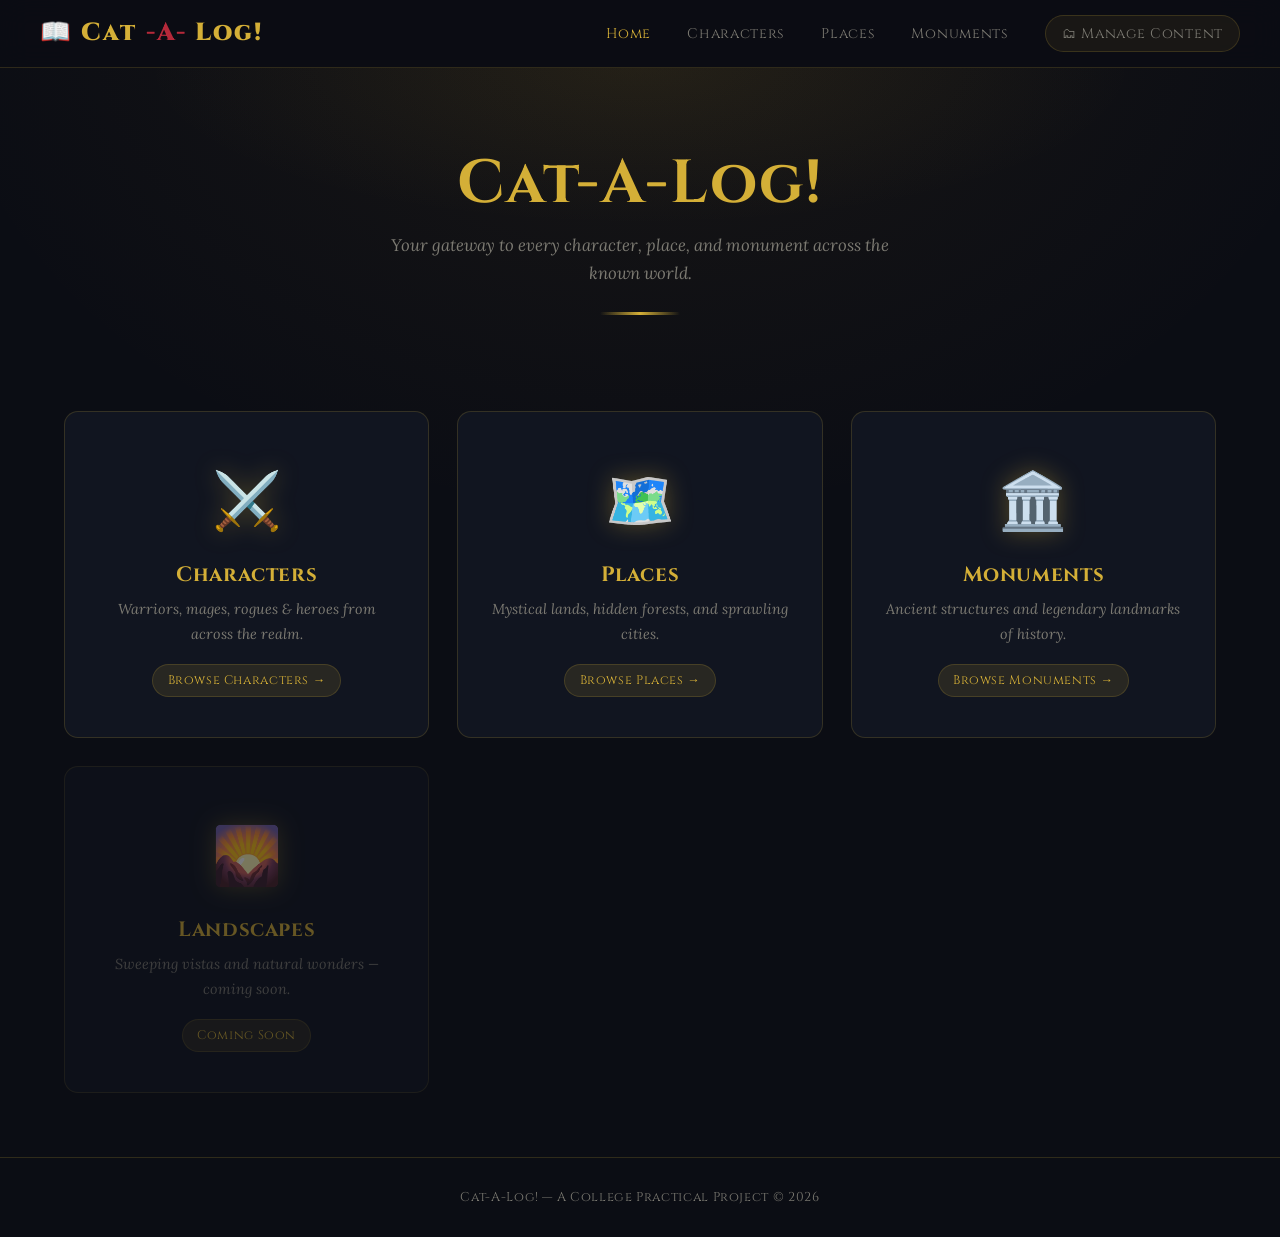
==== index.html @ e8d92c22 "Add full Cat-A-Log project with Manage Content panel and auth" ====
<!DOCTYPE html>
<html lang="en">
<head>
  <meta charset="UTF-8" />
  <meta name="viewport" content="width=device-width, initial-scale=1.0" />
  <title>Cat-A-Log! — The Ultimate Catalogue</title>

  <!-- Favicon emoji -->
  <link rel="icon" href="data:image/svg+xml,<svg xmlns='http://www.w3.org/2000/svg' viewBox='0 0 100 100'><text y='.9em' font-size='90'>📖</text></svg>" />

  <!-- Google Fonts (preconnect for performance) -->
  <link rel="preconnect" href="https://fonts.googleapis.com" />
  <link rel="preconnect" href="https://fonts.gstatic.com" crossorigin />

  <!-- Main Stylesheet -->
  <link rel="stylesheet" href="css/style.css" />

  <!-- jQuery CDN -->
  <script src="https://code.jquery.com/jquery-3.7.1.min.js"
          integrity="sha256-/JqT3SQfawRcv/BIHPThkBvs0OEvtFFmqPF/lYI/Cxo="
          crossorigin="anonymous"></script>
</head>
<body>

  <!--
    ============================================================
    Cat-A-Log! — Single Page Application Shell
    All views are rendered into #app by main.js (jQuery + AJAX)
    ============================================================
  -->
  <div id="app">
    <!-- Initial loading state -->
    <div style="display:flex;align-items:center;justify-content:center;height:100vh;">
      <div class="spinner"></div>
    </div>
  </div>

  <!-- Main application script -->
  <script src="js/main.js"></script>

</body>
</html>
---- css/style.css ----
/* ============================================================
   Cat-A-Log! — Main Stylesheet
   Aesthetic: Dark fantasy editorial — deep navy/gold/crimson
   Fonts: Cinzel (display) + Lora (body)
   ============================================================ */

/* --- Google Fonts --- */
@import url('https://fonts.googleapis.com/css2?family=Cinzel:wght@400;600;700;900&family=Lora:ital,wght@0,400;0,600;1,400&display=swap');

/* ─── CSS Variables ─────────────────────────────────────────── */
:root {
  --bg-deep:      #0b0d14;
  --bg-card:      #111520;
  --bg-card-2:    #161a28;
  --border:       rgba(212,175,55,0.18);
  --border-hover: rgba(212,175,55,0.55);
  --gold:         #d4af37;
  --gold-light:   #f0d060;
  --crimson:      #b5293a;
  --text-primary: #e8e0cc;
  --text-muted:   #7c7a72;
  --text-on-gold: #0b0d14;
  --radius-card:  14px;
  --transition:   0.35s cubic-bezier(.4,0,.2,1);
  --shadow-card:  0 8px 32px rgba(0,0,0,0.55);
  --shadow-hover: 0 16px 48px rgba(0,0,0,0.75), 0 0 0 1px var(--border-hover);
  --glow-gold:    0 0 18px rgba(212,175,55,0.3);
}

/* ─── Reset & Base ──────────────────────────────────────────── */
*, *::before, *::after { box-sizing: border-box; margin: 0; padding: 0; }

html { scroll-behavior: smooth; }

body {
  font-family: 'Lora', Georgia, serif;
  background-color: var(--bg-deep);
  color: var(--text-primary);
  min-height: 100vh;
  line-height: 1.7;
  /* Subtle noise grain overlay */
  background-image:
    radial-gradient(ellipse 80% 60% at 50% 0%, rgba(180,130,30,.08) 0%, transparent 70%);
}

/* ─── Scrollbar ─────────────────────────────────────────────── */
::-webkit-scrollbar { width: 7px; }
::-webkit-scrollbar-track { background: var(--bg-deep); }
::-webkit-scrollbar-thumb { background: var(--gold); border-radius: 4px; }

/* ─── Typography ────────────────────────────────────────────── */
h1, h2, h3, h4 {
  font-family: 'Cinzel', serif;
  letter-spacing: .03em;
  line-height: 1.2;
}

a { color: var(--gold); text-decoration: none; transition: color var(--transition); }
a:hover { color: var(--gold-light); }

/* ─── Site Header ───────────────────────────────────────────── */
.site-header {
  position: sticky;
  top: 0;
  z-index: 100;
  display: flex;
  align-items: center;
  justify-content: space-between;
  padding: 0 2.5rem;
  height: 68px;
  background: rgba(11,13,20,.92);
  backdrop-filter: blur(14px);
  border-bottom: 1px solid var(--border);
}

.site-logo {
  font-family: 'Cinzel', serif;
  font-weight: 900;
  font-size: 1.55rem;
  color: var(--gold);
  letter-spacing: .08em;
  display: flex;
  align-items: center;
  gap: .55rem;
}
.site-logo span { color: var(--crimson); }

.site-nav a {
  margin-left: 2rem;
  font-size: .88rem;
  font-family: 'Cinzel', serif;
  letter-spacing: .05em;
  color: var(--text-muted);
  transition: color var(--transition);
}
.site-nav a:hover, .site-nav a.active { color: var(--gold); }

/* ─── Hero / Page Banner ────────────────────────────────────── */
.page-hero {
  text-align: center;
  padding: 5rem 1.5rem 3.5rem;
  position: relative;
}
.page-hero::before {
  content: '';
  position: absolute;
  inset: 0;
  background: radial-gradient(ellipse 60% 80% at 50% 0%, rgba(212,175,55,.07) 0%, transparent 65%);
  pointer-events: none;
}
.page-hero h1 { font-size: clamp(2.2rem, 5vw, 3.8rem); color: var(--gold); margin-bottom: .6rem; }
.page-hero .subtitle {
  font-size: 1.05rem;
  color: var(--text-muted);
  max-width: 520px;
  margin: 0 auto;
  font-style: italic;
}
.hero-divider {
  width: 80px; height: 3px;
  background: linear-gradient(90deg, transparent, var(--gold), transparent);
  margin: 1.5rem auto 0;
  border-radius: 2px;
}

/* ─── Grid Layout ───────────────────────────────────────────── */
.catalogue-grid {
  display: grid;
  grid-template-columns: repeat(auto-fill, minmax(280px, 1fr));
  gap: 1.75rem;
  padding: 2.5rem clamp(1rem, 5vw, 4rem) 4rem;
  max-width: 1280px;
  margin: 0 auto;
}

/* ─── Cards ─────────────────────────────────────────────────── */
.cat-card {
  background: var(--bg-card);
  border: 1px solid var(--border);
  border-radius: var(--radius-card);
  overflow: hidden;
  cursor: pointer;
  box-shadow: var(--shadow-card);
  transition: transform var(--transition), box-shadow var(--transition), border-color var(--transition);
  display: flex;
  flex-direction: column;
  /* initial state for JS fadeIn */
  opacity: 0;
  transform: translateY(24px);
}
.cat-card.visible {
  opacity: 1;
  transform: translateY(0);
  transition: opacity .5s ease, transform .5s ease,
              box-shadow var(--transition), border-color var(--transition);
}
.cat-card:hover {
  transform: translateY(-6px) scale(1.01);
  box-shadow: var(--shadow-hover);
  border-color: var(--border-hover);
}

.card-img-wrap {
  position: relative;
  height: 200px;
  overflow: hidden;
  background: var(--bg-card-2);
}
.card-img-wrap img {
  width: 100%; height: 100%;
  object-fit: cover;
  transition: transform .6s ease;
}
.cat-card:hover .card-img-wrap img { transform: scale(1.07); }

/* fallback icon when no image */
.card-img-placeholder {
  width: 100%; height: 100%;
  display: flex; align-items: center; justify-content: center;
  font-size: 4rem;
  background: linear-gradient(135deg, var(--bg-card-2) 0%, #1e2235 100%);
}

.card-badge {
  position: absolute;
  top: .75rem; right: .75rem;
  background: rgba(11,13,20,.82);
  border: 1px solid var(--border-hover);
  border-radius: 20px;
  padding: .25rem .75rem;
  font-size: .72rem;
  font-family: 'Cinzel', serif;
  letter-spacing: .06em;
  color: var(--gold);
  backdrop-filter: blur(6px);
}

.card-body {
  padding: 1.25rem 1.35rem 1.5rem;
  flex: 1;
  display: flex;
  flex-direction: column;
  gap: .55rem;
}
.card-title {
  font-size: 1.1rem;
  color: var(--text-primary);
  font-family: 'Cinzel', serif;
}
.card-meta {
  font-size: .8rem;
  color: var(--gold);
  letter-spacing: .04em;
  font-family: 'Cinzel', serif;
}
.card-desc {
  font-size: .88rem;
  color: var(--text-muted);
  line-height: 1.6;
  flex: 1;
  display: -webkit-box;
  -webkit-line-clamp: 3;
  -webkit-box-orient: vertical;
  overflow: hidden;
}
.card-link-btn {
  margin-top: .9rem;
  display: inline-block;
  padding: .45rem 1.1rem;
  border: 1px solid var(--gold);
  border-radius: 30px;
  font-size: .8rem;
  font-family: 'Cinzel', serif;
  letter-spacing: .05em;
  color: var(--gold);
  align-self: flex-start;
  transition: background var(--transition), color var(--transition), box-shadow var(--transition);
}
.card-link-btn:hover {
  background: var(--gold);
  color: var(--text-on-gold);
  box-shadow: var(--glow-gold);
}

/* ─── Category Selector Cards (Homepage) ───────────────────── */
.category-card {
  background: var(--bg-card);
  border: 1px solid var(--border);
  border-radius: var(--radius-card);
  padding: 2.5rem 2rem;
  text-align: center;
  cursor: pointer;
  transition: transform var(--transition), box-shadow var(--transition), border-color var(--transition);
  opacity: 0;
  transform: translateY(30px);
}
.category-card.visible {
  opacity: 1;
  transform: translateY(0);
}
.category-card:hover {
  transform: translateY(-8px);
  box-shadow: var(--shadow-hover);
  border-color: var(--border-hover);
}
.category-icon {
  font-size: 3.5rem;
  margin-bottom: 1rem;
  display: block;
  filter: drop-shadow(0 0 12px rgba(212,175,55,.35));
}
.category-card h3 {
  font-size: 1.3rem;
  color: var(--gold);
  margin-bottom: .6rem;
}
.category-card p {
  font-size: .9rem;
  color: var(--text-muted);
  font-style: italic;
}
.category-card .cat-count {
  display: inline-block;
  margin-top: 1.1rem;
  padding: .3rem .9rem;
  border-radius: 20px;
  background: rgba(212,175,55,.12);
  border: 1px solid var(--border);
  font-size: .78rem;
  font-family: 'Cinzel', serif;
  color: var(--gold);
  letter-spacing: .05em;
}

/* ─── Toolbar (Search + Filter + Pagination) ────────────────── */
.catalogue-toolbar {
  display: flex;
  align-items: center;
  flex-wrap: wrap;
  gap: 1rem;
  padding: 0 clamp(1rem,5vw,4rem) 1.5rem;
  max-width: 1280px;
  margin: 0 auto;
}
.search-wrap {
  flex: 1;
  min-width: 220px;
  position: relative;
}
.search-wrap input {
  width: 100%;
  padding: .65rem 1rem .65rem 2.8rem;
  border-radius: 40px;
  border: 1px solid var(--border);
  background: var(--bg-card);
  color: var(--text-primary);
  font-family: 'Lora', serif;
  font-size: .92rem;
  outline: none;
  transition: border-color var(--transition), box-shadow var(--transition);
}
.search-wrap input:focus {
  border-color: var(--gold);
  box-shadow: 0 0 0 3px rgba(212,175,55,.15);
}
.search-wrap .search-icon {
  position: absolute;
  left: 1rem; top: 50%;
  transform: translateY(-50%);
  color: var(--text-muted);
  font-size: 1rem;
  pointer-events: none;
}
.sort-select {
  padding: .65rem 1.2rem;
  border-radius: 40px;
  border: 1px solid var(--border);
  background: var(--bg-card);
  color: var(--text-primary);
  font-family: 'Lora', serif;
  font-size: .88rem;
  outline: none;
  cursor: pointer;
  transition: border-color var(--transition);
}
.sort-select:focus { border-color: var(--gold); }

/* ─── Pagination ─────────────────────────────────────────────── */
.pagination {
  display: flex;
  justify-content: center;
  align-items: center;
  gap: .5rem;
  padding: 1rem 0 3.5rem;
}
.pagination button {
  padding: .5rem 1rem;
  border-radius: 8px;
  border: 1px solid var(--border);
  background: var(--bg-card);
  color: var(--text-muted);
  font-family: 'Cinzel', serif;
  font-size: .82rem;
  cursor: pointer;
  transition: all var(--transition);
}
.pagination button:hover,
.pagination button.active {
  background: var(--gold);
  color: var(--text-on-gold);
  border-color: var(--gold);
}

/* ─── Loading Spinner ────────────────────────────────────────── */
.spinner-wrap {
  text-align: center;
  padding: 4rem;
  grid-column: 1 / -1;
}
.spinner {
  width: 44px; height: 44px;
  border: 3px solid var(--border);
  border-top-color: var(--gold);
  border-radius: 50%;
  display: inline-block;
  animation: spin 0.9s linear infinite;
}
@keyframes spin { to { transform: rotate(360deg); } }

/* ─── Detail Page ─────────────────────────────────────────────── */
.detail-wrap {
  max-width: 860px;
  margin: 2rem auto;
  padding: 0 clamp(1rem,4vw,2.5rem) 5rem;
}
.detail-hero-img {
  width: 100%;
  max-height: 420px;
  object-fit: cover;
  border-radius: var(--radius-card);
  border: 1px solid var(--border);
  margin-bottom: 2rem;
  box-shadow: var(--shadow-card);
}
.detail-hero-placeholder {
  width: 100%;
  height: 260px;
  border-radius: var(--radius-card);
  border: 1px solid var(--border);
  display: flex; align-items: center; justify-content: center;
  font-size: 6rem;
  background: var(--bg-card);
  margin-bottom: 2rem;
}
.detail-category-tag {
  display: inline-block;
  padding: .28rem .9rem;
  border-radius: 20px;
  border: 1px solid var(--gold);
  font-family: 'Cinzel', serif;
  font-size: .75rem;
  letter-spacing: .07em;
  color: var(--gold);
  margin-bottom: 1rem;
}
.detail-name {
  font-size: clamp(1.8rem, 4vw, 2.8rem);
  color: var(--text-primary);
  margin-bottom: 1rem;
}
.detail-meta-row {
  display: flex;
  flex-wrap: wrap;
  gap: .8rem;
  margin-bottom: 1.8rem;
}
.detail-meta-pill {
  background: var(--bg-card-2);
  border: 1px solid var(--border);
  border-radius: 30px;
  padding: .35rem 1rem;
  font-size: .82rem;
  color: var(--text-muted);
  display: flex;
  align-items: center;
  gap: .4rem;
}
.detail-meta-pill strong { color: var(--gold); font-weight: 600; }

/* Accordion */
.accordion { margin-top: 2rem; display: flex; flex-direction: column; gap: 1px; }
.accordion-item {
  background: var(--bg-card);
  border: 1px solid var(--border);
  border-radius: 10px;
  overflow: hidden;
  margin-bottom: .75rem;
}
.accordion-header {
  width: 100%;
  background: none;
  border: none;
  padding: 1.1rem 1.4rem;
  text-align: left;
  font-family: 'Cinzel', serif;
  font-size: 1rem;
  color: var(--gold);
  cursor: pointer;
  display: flex;
  justify-content: space-between;
  align-items: center;
  transition: background var(--transition);
}
.accordion-header:hover { background: rgba(212,175,55,.06); }
.accordion-header .acc-icon {
  font-size: 1.1rem;
  transition: transform .35s ease;
  color: var(--text-muted);
}
.accordion-header.open .acc-icon { transform: rotate(180deg); color: var(--gold); }
.accordion-body {
  display: none;
  padding: 1rem 1.4rem 1.4rem;
  font-size: .94rem;
  color: var(--text-muted);
  line-height: 1.75;
  border-top: 1px solid var(--border);
}

/* ─── Back Button ─────────────────────────────────────────────── */
.back-btn {
  display: inline-flex;
  align-items: center;
  gap: .5rem;
  padding: .55rem 1.3rem;
  border: 1px solid var(--border);
  border-radius: 30px;
  font-family: 'Cinzel', serif;
  font-size: .82rem;
  letter-spacing: .05em;
  color: var(--text-muted);
  margin: 2rem 0 0 0;
  transition: all var(--transition);
  background: var(--bg-card);
}
.back-btn:hover { border-color: var(--gold); color: var(--gold); }

/* ─── Empty / Error State ──────────────────────────────────────── */
.empty-state {
  text-align: center;
  padding: 4rem;
  color: var(--text-muted);
  grid-column: 1 / -1;
}
.empty-state .empty-icon { font-size: 3.5rem; margin-bottom: 1rem; opacity: .5; }

/* ─── Footer ──────────────────────────────────────────────────── */
.site-footer {
  border-top: 1px solid var(--border);
  text-align: center;
  padding: 1.8rem;
  font-size: .8rem;
  color: var(--text-muted);
  font-family: 'Cinzel', serif;
  letter-spacing: .05em;
}

/* ─── Responsive ──────────────────────────────────────────────── */
@media (max-width: 640px) {
  .site-header { padding: 0 1.2rem; }
  .site-nav a:not(:last-child) { display: none; }
  .catalogue-grid { grid-template-columns: 1fr; gap: 1.2rem; }
}
@media (max-width: 768px) {
  .catalogue-grid { grid-template-columns: repeat(auto-fill, minmax(240px, 1fr)); }
}

/* ─── Manage Content Nav Button ─────────────────────────────── */
.manage-content-btn {
  display: inline-flex;
  align-items: center;
  gap: .4rem;
  padding: .35rem 1rem;
  border-radius: 30px;
  border: 1px solid var(--border);
  font-family: 'Cinzel', serif;
  font-size: .78rem;
  letter-spacing: .05em;
  color: var(--gold);
  background: rgba(212,175,55,.07);
  transition: background var(--transition), border-color var(--transition), box-shadow var(--transition);
  margin-left: 1rem;
}
.manage-content-btn:hover {
  background: rgba(212,175,55,.18);
  border-color: var(--border-hover);
  color: var(--gold-light);
  box-shadow: var(--glow-gold);
}
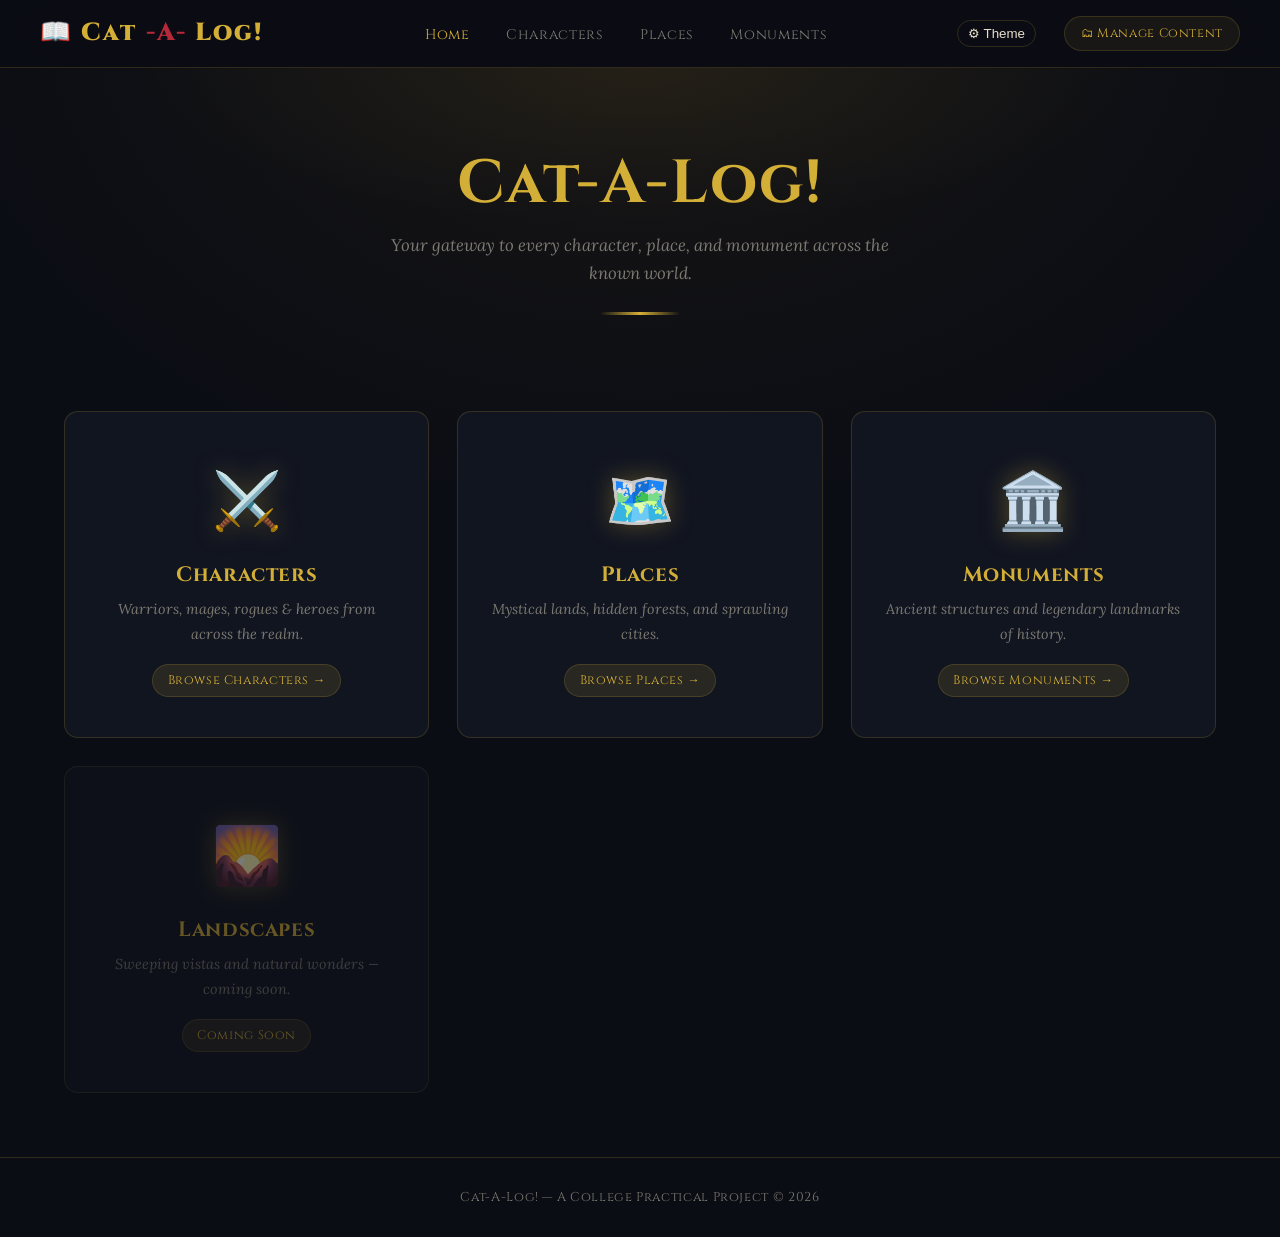
==== commit 0da49398: "Theme Fix" ====
--- a/index.html
+++ b/index.html
@@ -17,10 +17,8 @@
 
   <!-- jQuery CDN -->
   <script src="https://code.jquery.com/jquery-3.7.1.min.js"
-          integrity="sha256-/JqT3SQfawRcv/BIHPThkBvs0OEvtFFmqPF/lYI/Cxo="
           crossorigin="anonymous"></script>
 </head>
-<body>
 
   <!--
     ============================================================
@@ -39,4 +37,4 @@
   <script src="js/main.js"></script>
 
 </body>
-</html>
+</html>
--- a/css/style.css
+++ b/css/style.css
@@ -557,3 +557,112 @@
   color: var(--gold-light);
   box-shadow: var(--glow-gold);
 }
+
+/* ============================================================
+   THEME SYSTEM (ADDED - DO NOT MODIFY EXISTING STYLES ABOVE)
+   ============================================================ */
+
+   body[data-theme="dark"] {
+    --bg-deep: #0b0d14;
+    --bg-card: #111520;
+    --text-primary: #e8e0cc;
+  }
+    
+  body[data-theme="light"] {
+    --bg-deep: #ffffff;
+    --bg-card: #f2f2f2;
+    --text-primary: #111111;
+  }
+  
+  body[data-theme="darkblue"] {
+    --bg-deep: #0a1f44;
+    --bg-card: #102a5c;
+    --text-primary: #ffffff;
+  }
+  
+  body[data-theme="lightblue"] {
+    --bg-deep: #dbeafe;
+    --bg-card: #93c5fd;
+    --text-primary: #0f172a;
+  }
+  
+  body[data-theme="pink"] {
+    --bg-deep: #ffe4ec;
+    --bg-card: #ffd1dc;
+    --text-primary: #1a1a1a;
+  }
+  
+  body[data-theme="neon"] {
+    --bg-deep: #0a001a;
+    --bg-card: #1a0033;
+    --text-primary: #d946ef;
+  }
+  
+  body[data-theme="contrast"] {
+    --bg-deep: #000000;
+    --bg-card: #111111;
+    --text-primary: #ffff00;
+  }
+  
+  /* Smooth transitions */
+  body {
+    transition: background 0.35s ease, color 0.35s ease;
+  }
+  
+  /* Theme wrapper UI (minimal clean integration) */
+  .theme-wrapper {
+    position: relative;
+    display: flex;
+    align-items: center;
+  }
+  
+  .theme-toggle {
+    border: 1px solid var(--border);
+    background: transparent;
+    color: var(--text-primary);
+    padding: 5px 10px;
+    border-radius: 20px;
+    cursor: pointer;
+  }
+  
+  /* dropdown hidden by default */
+  .theme-menu {
+    display: none;
+    position: absolute;
+    top: 40px;
+    right: 0;
+    background: rgba(0,0,0,0.85);
+    backdrop-filter: blur(10px);
+    padding: 8px;
+    border-radius: 10px;
+    flex-direction: column;
+    gap: 5px;
+    z-index: 9999;
+  }
+  
+  /* when opened */
+  .theme-menu.show {
+    display: flex;
+  }
+  
+  /* buttons inside menu */
+  .theme-menu button {
+    border: none;
+    padding: 6px 10px;
+    border-radius: 6px;
+    cursor: pointer;
+    background: rgba(255,255,255,0.1);
+    color: white;
+  }
+  
+  .theme-menu button.active {
+    background: var(--gold);
+    color: black;
+  }
+  
+  /* header alignment fix */
+  .header-right {
+    display: flex;
+    align-items: center;
+    gap: 12px;
+  }
